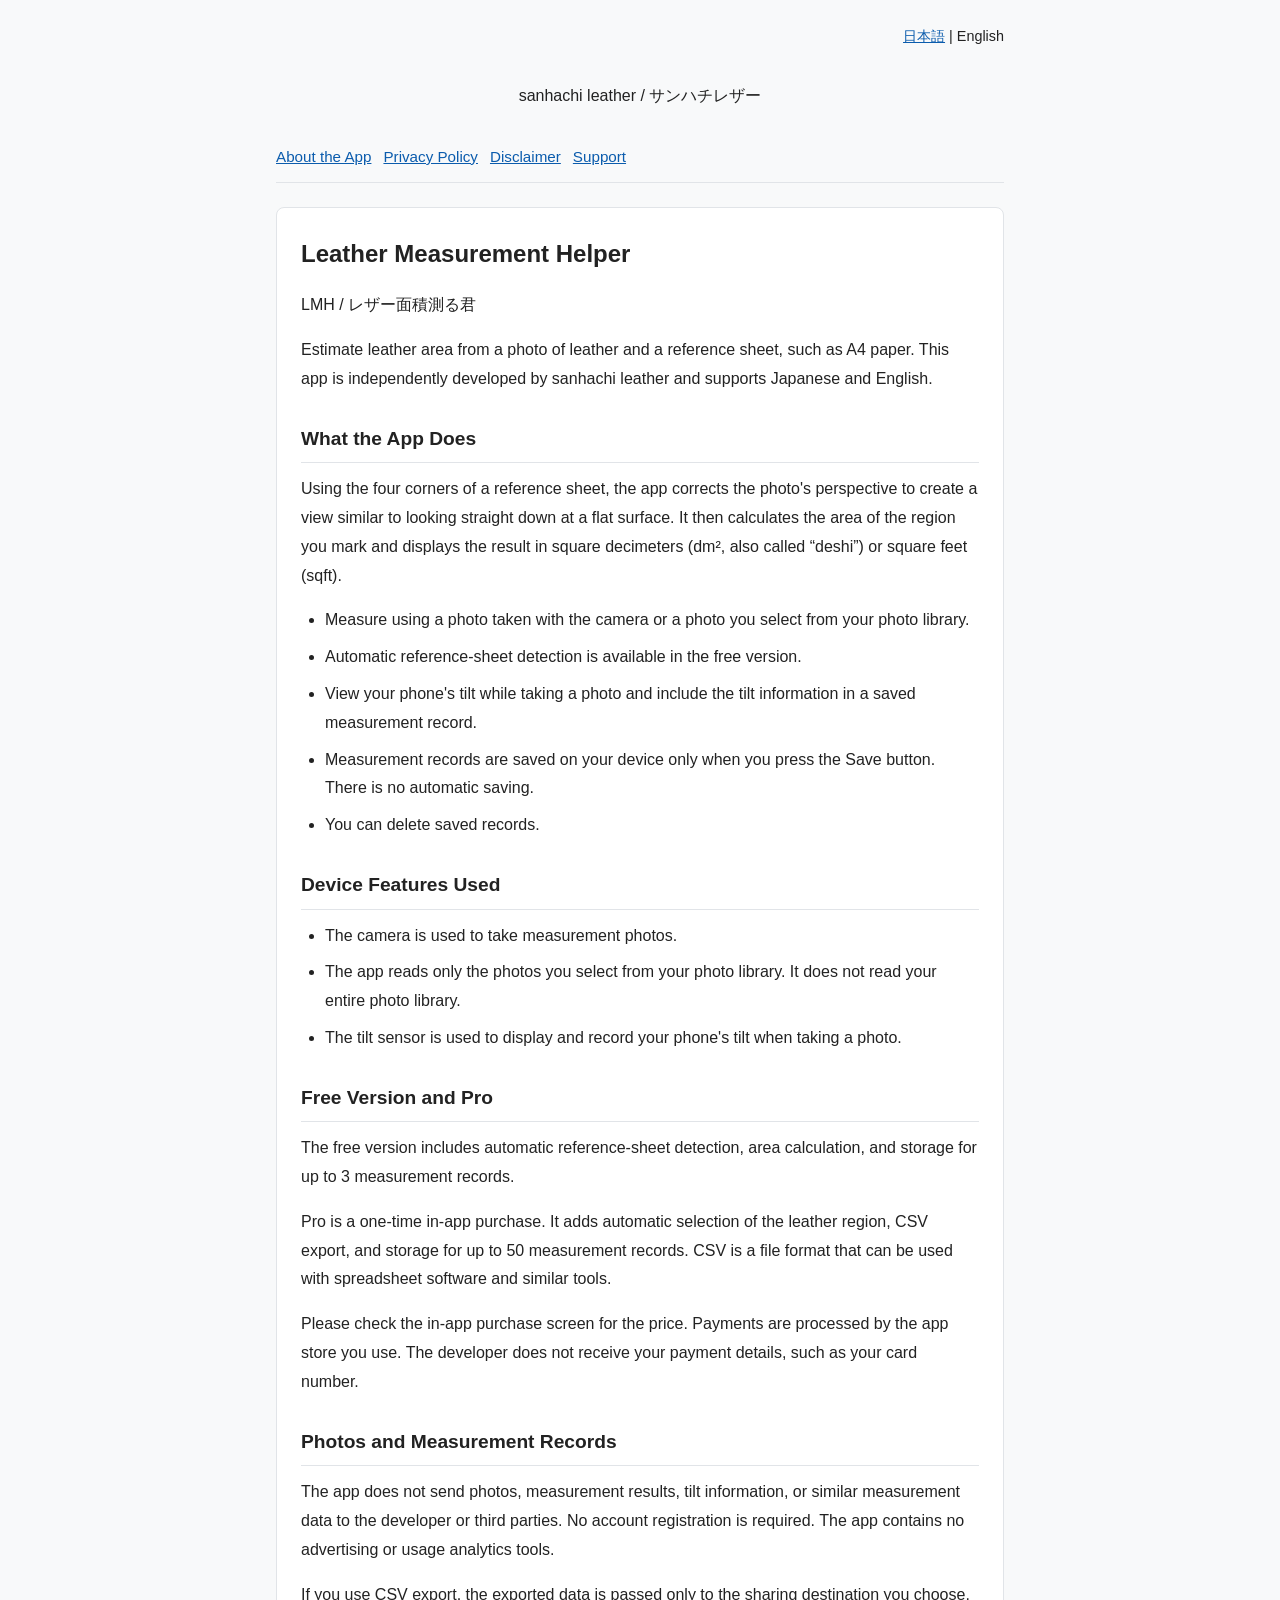
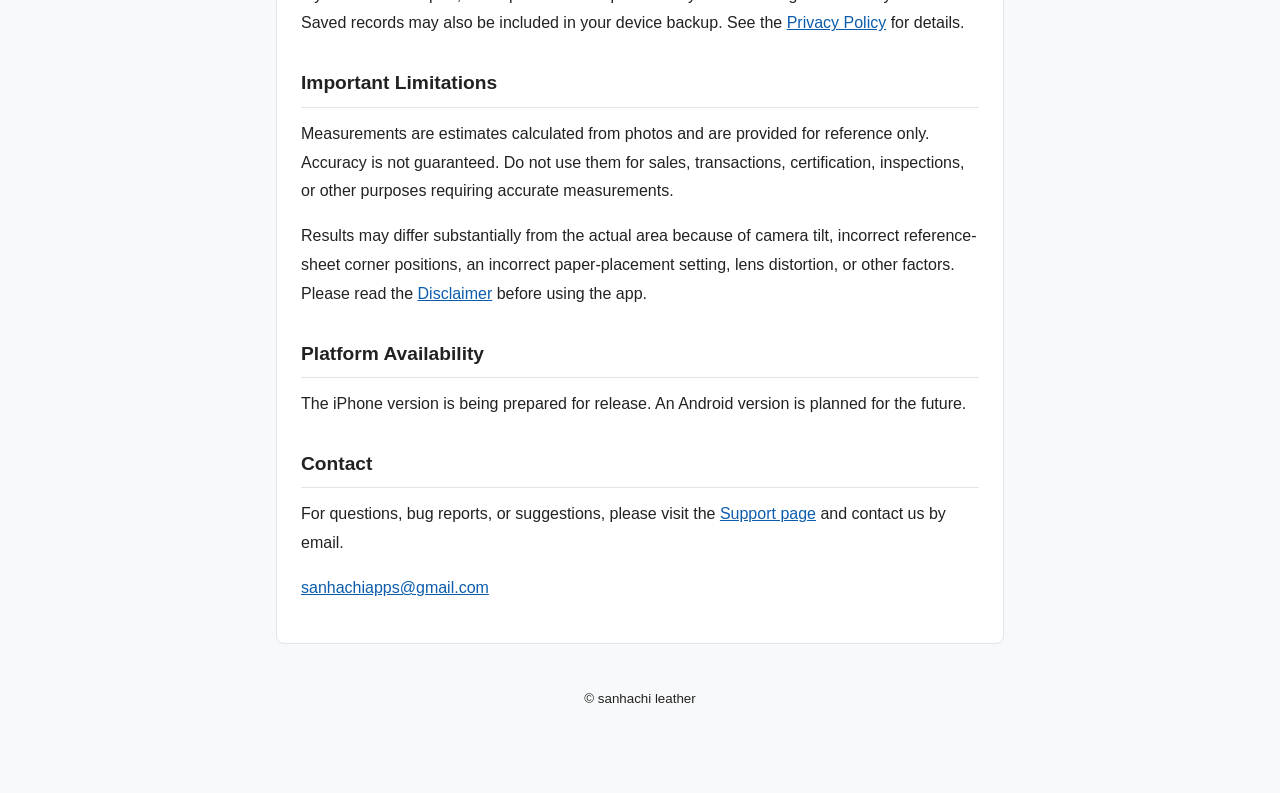
==== en/index.html @ 5b892a80 "Create index.html" ====
<!DOCTYPE html>
<html lang="en">
<head>
  <meta charset="utf-8">
  <meta name="viewport" content="width=device-width, initial-scale=1">
  <title>Leather Measurement Helper | sanhachi leather</title>
  <meta name="description" content="Leather Measurement Helper (LMH) estimates leather area from a photo of leather and a reference sheet.">
  <link rel="stylesheet" href="../style.css">
</head>
<body>
  <div class="container">
    <div class="lang-switch">
      <a href="../ja/index.html" lang="ja">日本語</a> |
      <span aria-current="page">English</span>
    </div>

    <header class="header">
      <p>sanhachi leather / <span lang="ja">サンハチレザー</span></p>
    </header>

    <nav class="nav" aria-label="Site navigation">
      <a href="index.html" aria-current="page">About the App</a>
      <a href="privacy.html">Privacy Policy</a>
      <a href="disclaimer.html">Disclaimer</a>
      <a href="support.html">Support</a>
    </nav>

    <main class="card">
      <h1>Leather Measurement Helper</h1>
      <p>LMH / <span lang="ja">レザー面積測る君</span></p>

      <p>
        Estimate leather area from a photo of leather and a reference
        sheet, such as A4 paper. This app is independently developed
        by sanhachi leather and supports Japanese and English.
      </p>

      <h2>What the App Does</h2>
      <p>
        Using the four corners of a reference sheet, the app corrects
        the photo's perspective to create a view similar to looking
        straight down at a flat surface. It then calculates the area
        of the region you mark and displays the result in square
        decimeters (dm², also called “deshi”) or square feet (sqft).
      </p>
      <ul>
        <li>
          Measure using a photo taken with the camera or a photo
          you select from your photo library.
        </li>
        <li>
          Automatic reference-sheet detection is available
          in the free version.
        </li>
        <li>
          View your phone's tilt while taking a photo and include
          the tilt information in a saved measurement record.
        </li>
        <li>
          Measurement records are saved on your device only
          when you press the Save button. There is no automatic saving.
        </li>
        <li>You can delete saved records.</li>
      </ul>

      <h2>Device Features Used</h2>
      <ul>
        <li>The camera is used to take measurement photos.</li>
        <li>
          The app reads only the photos you select from your photo
          library. It does not read your entire photo library.
        </li>
        <li>
          The tilt sensor is used to display and record your phone's
          tilt when taking a photo.
        </li>
      </ul>

      <h2>Free Version and Pro</h2>
      <p>
        The free version includes automatic reference-sheet detection,
        area calculation, and storage for up to 3 measurement records.
      </p>
      <p>
        Pro is a one-time in-app purchase. It adds automatic selection
        of the leather region, CSV export, and storage for up to
        50 measurement records. CSV is a file format that can be used
        with spreadsheet software and similar tools.
      </p>
      <p>
        Please check the in-app purchase screen for the price.
        Payments are processed by the app store you use.
        The developer does not receive your payment details,
        such as your card number.
      </p>

      <h2>Photos and Measurement Records</h2>
      <p>
        The app does not send photos, measurement results, tilt
        information, or similar measurement data to the developer
        or third parties. No account registration is required.
        The app contains no advertising or usage analytics tools.
      </p>
      <p>
        If you use CSV export, the exported data is passed only
        to the sharing destination you choose. Saved records may
        also be included in your device backup.
        See the <a href="privacy.html">Privacy Policy</a> for details.
      </p>

      <h2>Important Limitations</h2>
      <p>
        Measurements are estimates calculated from photos and are
        provided for reference only. Accuracy is not guaranteed.
        Do not use them for sales, transactions, certification,
        inspections, or other purposes requiring accurate measurements.
      </p>
      <p>
        Results may differ substantially from the actual area because
        of camera tilt, incorrect reference-sheet corner positions,
        an incorrect paper-placement setting, lens distortion,
        or other factors. Please read the
        <a href="disclaimer.html">Disclaimer</a> before using the app.
      </p>

      <h2>Platform Availability</h2>
      <p>
        The iPhone version is being prepared for release.
        An Android version is planned for the future.
      </p>

      <h2>Contact</h2>
      <p>
        For questions, bug reports, or suggestions, please visit
        the <a href="support.html">Support page</a> and contact us by email.
      </p>
      <p>
        <a href="mailto:sanhachiapps@gmail.com">sanhachiapps@gmail.com</a>
      </p>
    </main>

    <footer class="footer">
      <p><small>&copy; sanhachi leather</small></p>
    </footer>
  </div>
</body>
</html>
---- style.css ----
:root {
  --text: #222222;
  --bg: #f8f9fa;
  --card-bg: #ffffff;
  --link: #0b5cad;
  --border: #e1e4e8;
  --muted: #666666;
}
* {
  box-sizing: border-box;
}
body {
  margin: 0;
  padding: 0;
  font-family: -apple-system, BlinkMacSystemFont, "Hiragino Sans", "Noto Sans JP", "Yu Gothic", Roboto, "Helvetica Neue", Arial, sans-serif;
  font-size: 16px;
  line-height: 1.8;
  color: var(--text);
  background-color: var(--bg);
  overflow-wrap: anywhere;
}
.container {
  max-width: 760px;
  margin: 0 auto;
  padding: 24px 16px 48px;
}
.header,
.footer {
  text-align: center;
  padding: 16px 0;
}
.lang-switch {
  text-align: right;
  font-size: 0.9rem;
  margin-bottom: 16px;
}
.lang-switch a {
  color: var(--link);
  margin-left: 8px;
}
.nav {
  margin-bottom: 24px;
  padding-bottom: 12px;
  border-bottom: 1px solid var(--border);
  display: flex;
  flex-wrap: wrap;
  gap: 12px;
}
.nav a {
  color: var(--link);
  font-size: 0.95rem;
}
.card {
  background: var(--card-bg);
  border: 1px solid var(--border);
  border-radius: 8px;
  padding: 24px;
  margin-bottom: 24px;
}
h1 {
  font-size: 1.5rem;
  margin-top: 0;
  margin-bottom: 16px;
}
h2 {
  font-size: 1.2rem;
  margin-top: 28px;
  margin-bottom: 12px;
  border-bottom: 1px solid var(--border);
  padding-bottom: 6px;
}
p,
ul,
ol {
  margin-top: 0;
  margin-bottom: 16px;
}
ul,
ol {
  padding-left: 24px;
}
li {
  margin-bottom: 8px;
}
a {
  color: var(--link);
}
.meta {
  font-size: 0.85rem;
  color: var(--muted);
  margin-top: 24px;
}
.notice {
  font-size: 0.9rem;
  color: var(--muted);
  border-top: 1px solid var(--border);
  padding-top: 12px;
}
.btn {
  display: inline-block;
  background-color: var(--link);
  color: #ffffff;
  padding: 12px 20px;
  border-radius: 6px;
  text-decoration: none;
  font-weight: bold;
  margin: 4px 8px 4px 0;
}
@media (max-width: 480px) {
  .card {
    padding: 16px;
  }
}
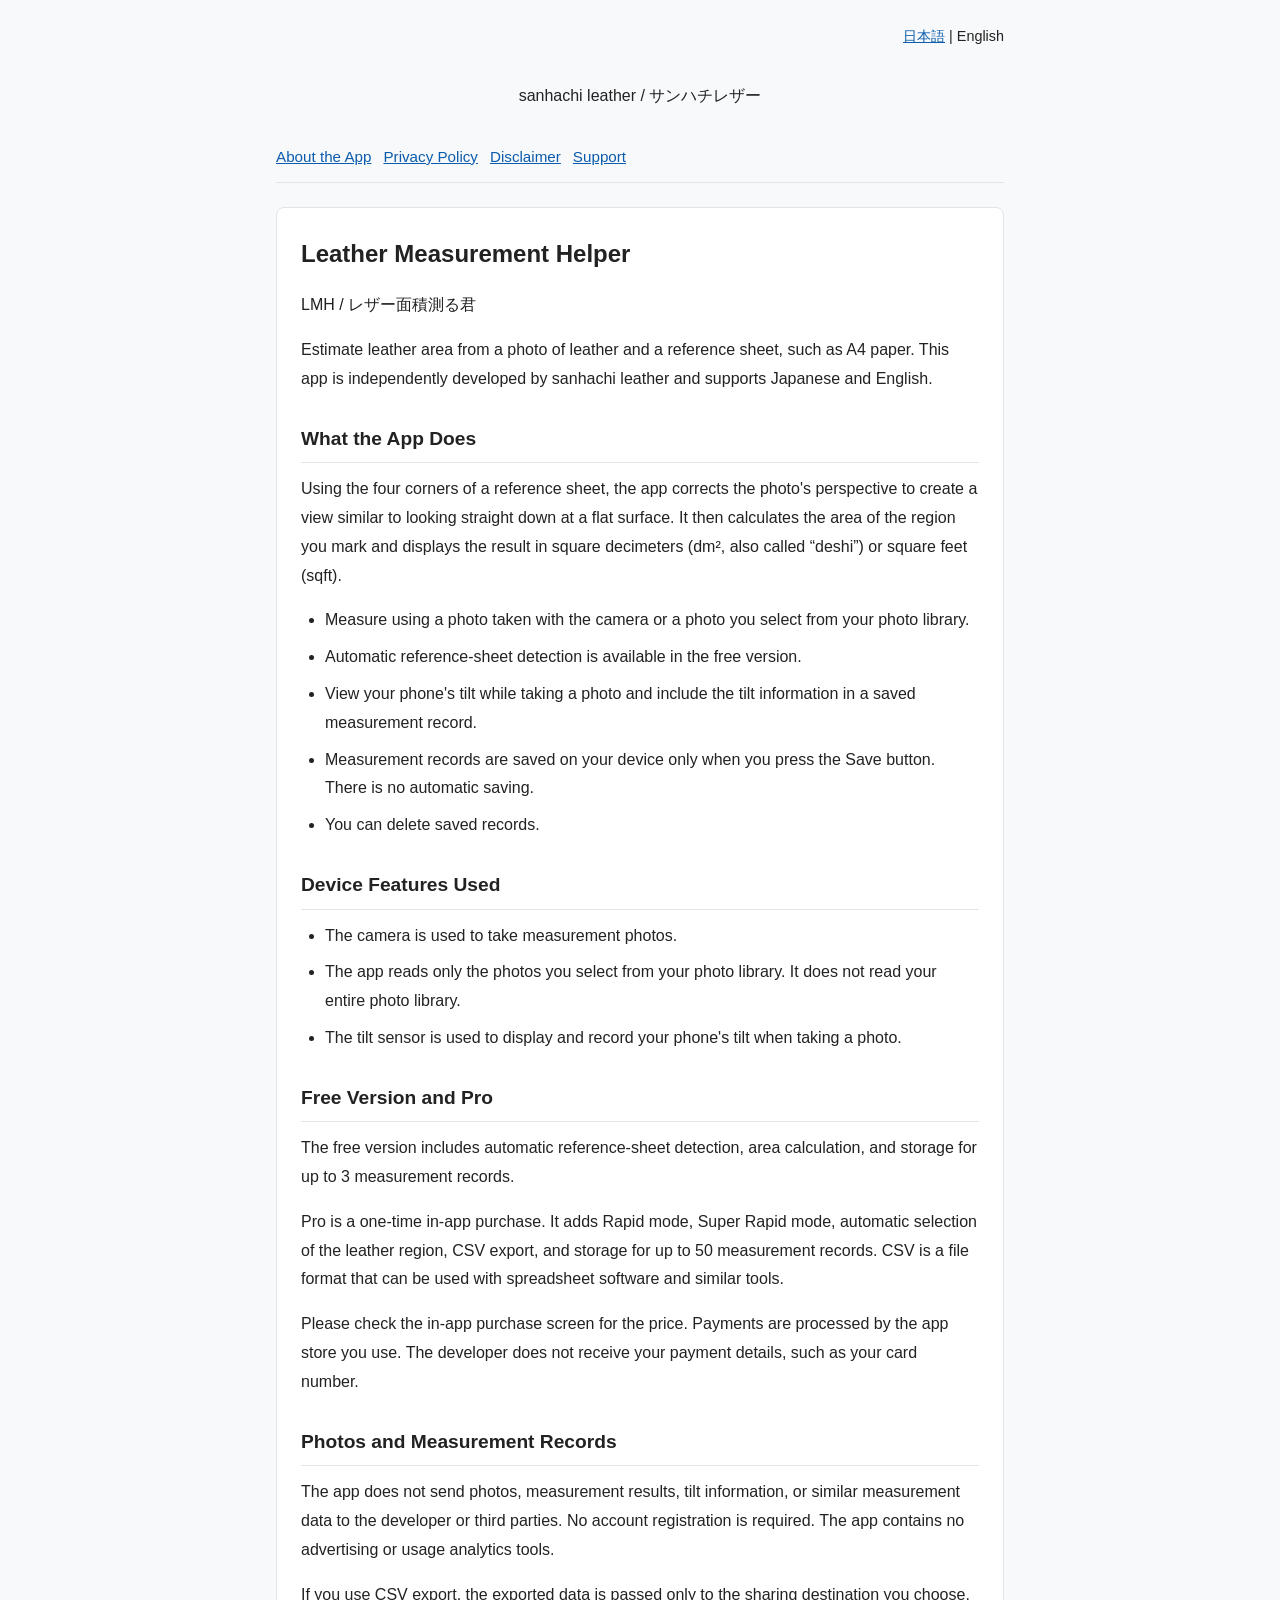
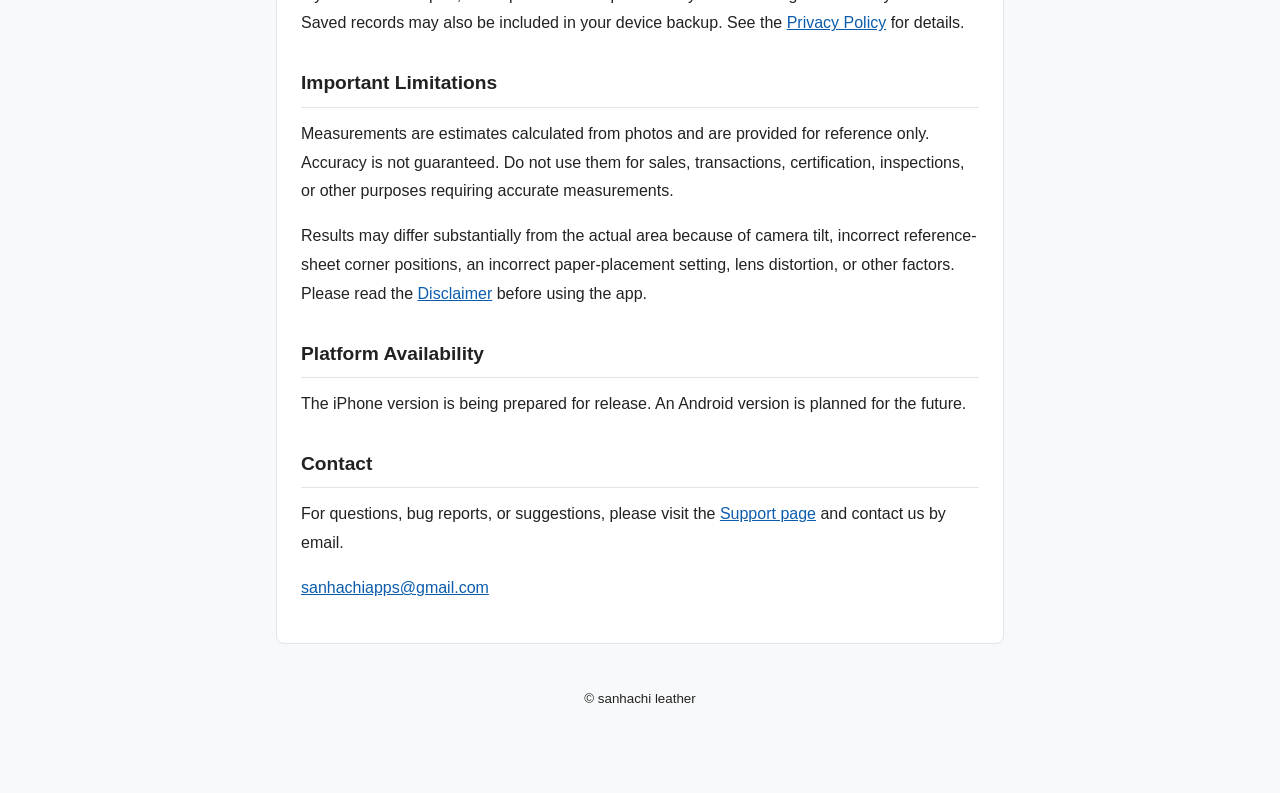
==== commit a6406b9c: "Add Rapid and Super Rapid modes to Pro features" ====
--- a/en/index.html
+++ b/en/index.html
@@ -82,10 +82,11 @@
         area calculation, and storage for up to 3 measurement records.
       </p>
       <p>
-        Pro is a one-time in-app purchase. It adds automatic selection
-        of the leather region, CSV export, and storage for up to
+        Pro is a one-time in-app purchase. It adds Rapid mode, Super Rapid mode,
+        automatic selection of the leather region, CSV export, and storage for up to
         50 measurement records. CSV is a file format that can be used
         with spreadsheet software and similar tools.
+
       </p>
       <p>
         Please check the in-app purchase screen for the price.
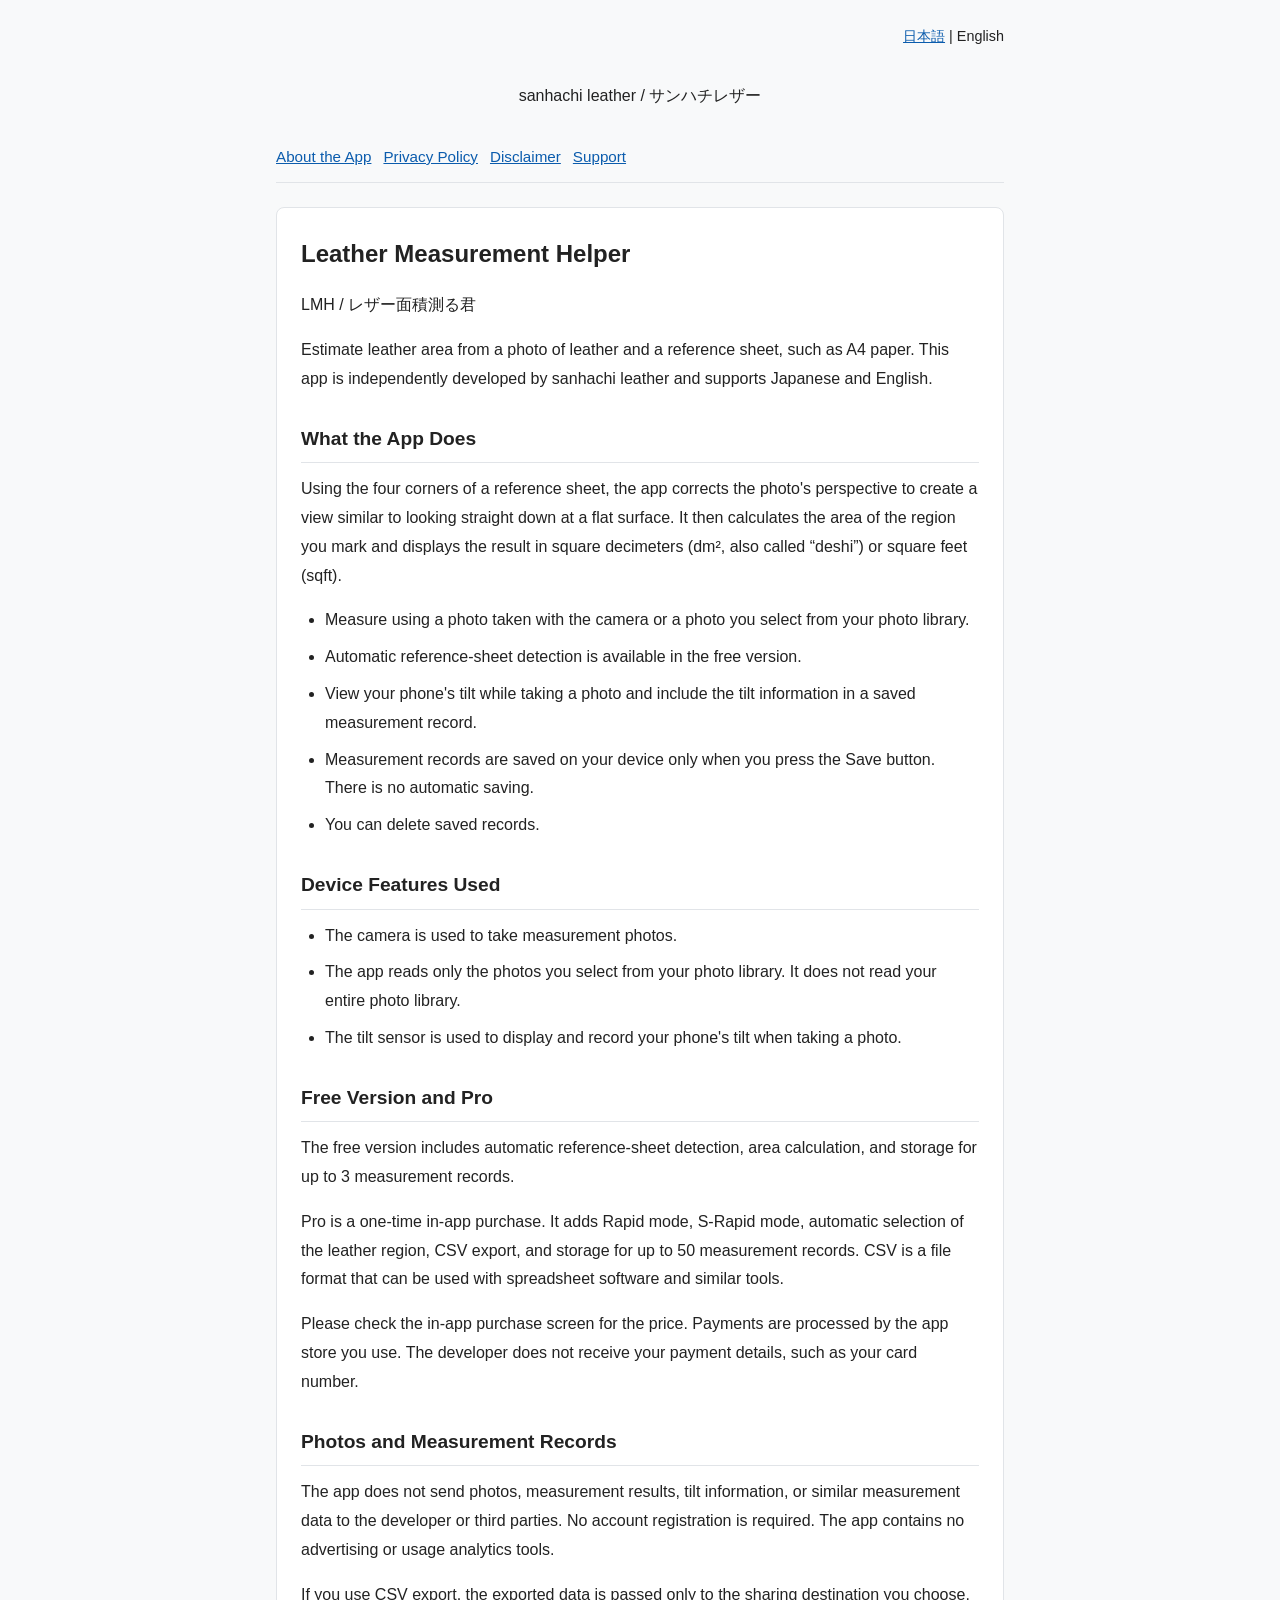
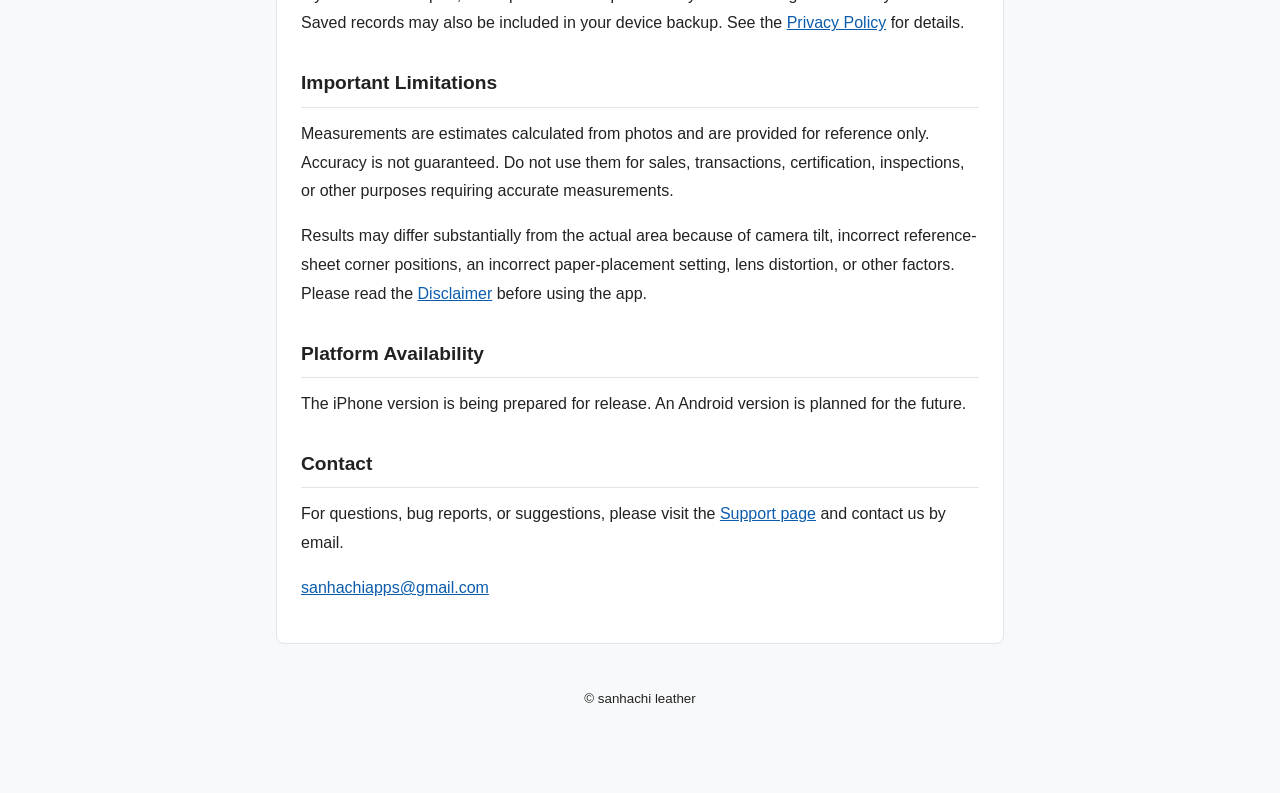
==== commit fd7d7f5c: "Update index.html" ====
--- a/en/index.html
+++ b/en/index.html
@@ -82,7 +82,7 @@
         area calculation, and storage for up to 3 measurement records.
       </p>
       <p>
-        Pro is a one-time in-app purchase. It adds Rapid mode, Super Rapid mode,
+        Pro is a one-time in-app purchase. It adds Rapid mode, S-Rapid mode,
         automatic selection of the leather region, CSV export, and storage for up to
         50 measurement records. CSV is a file format that can be used
         with spreadsheet software and similar tools.
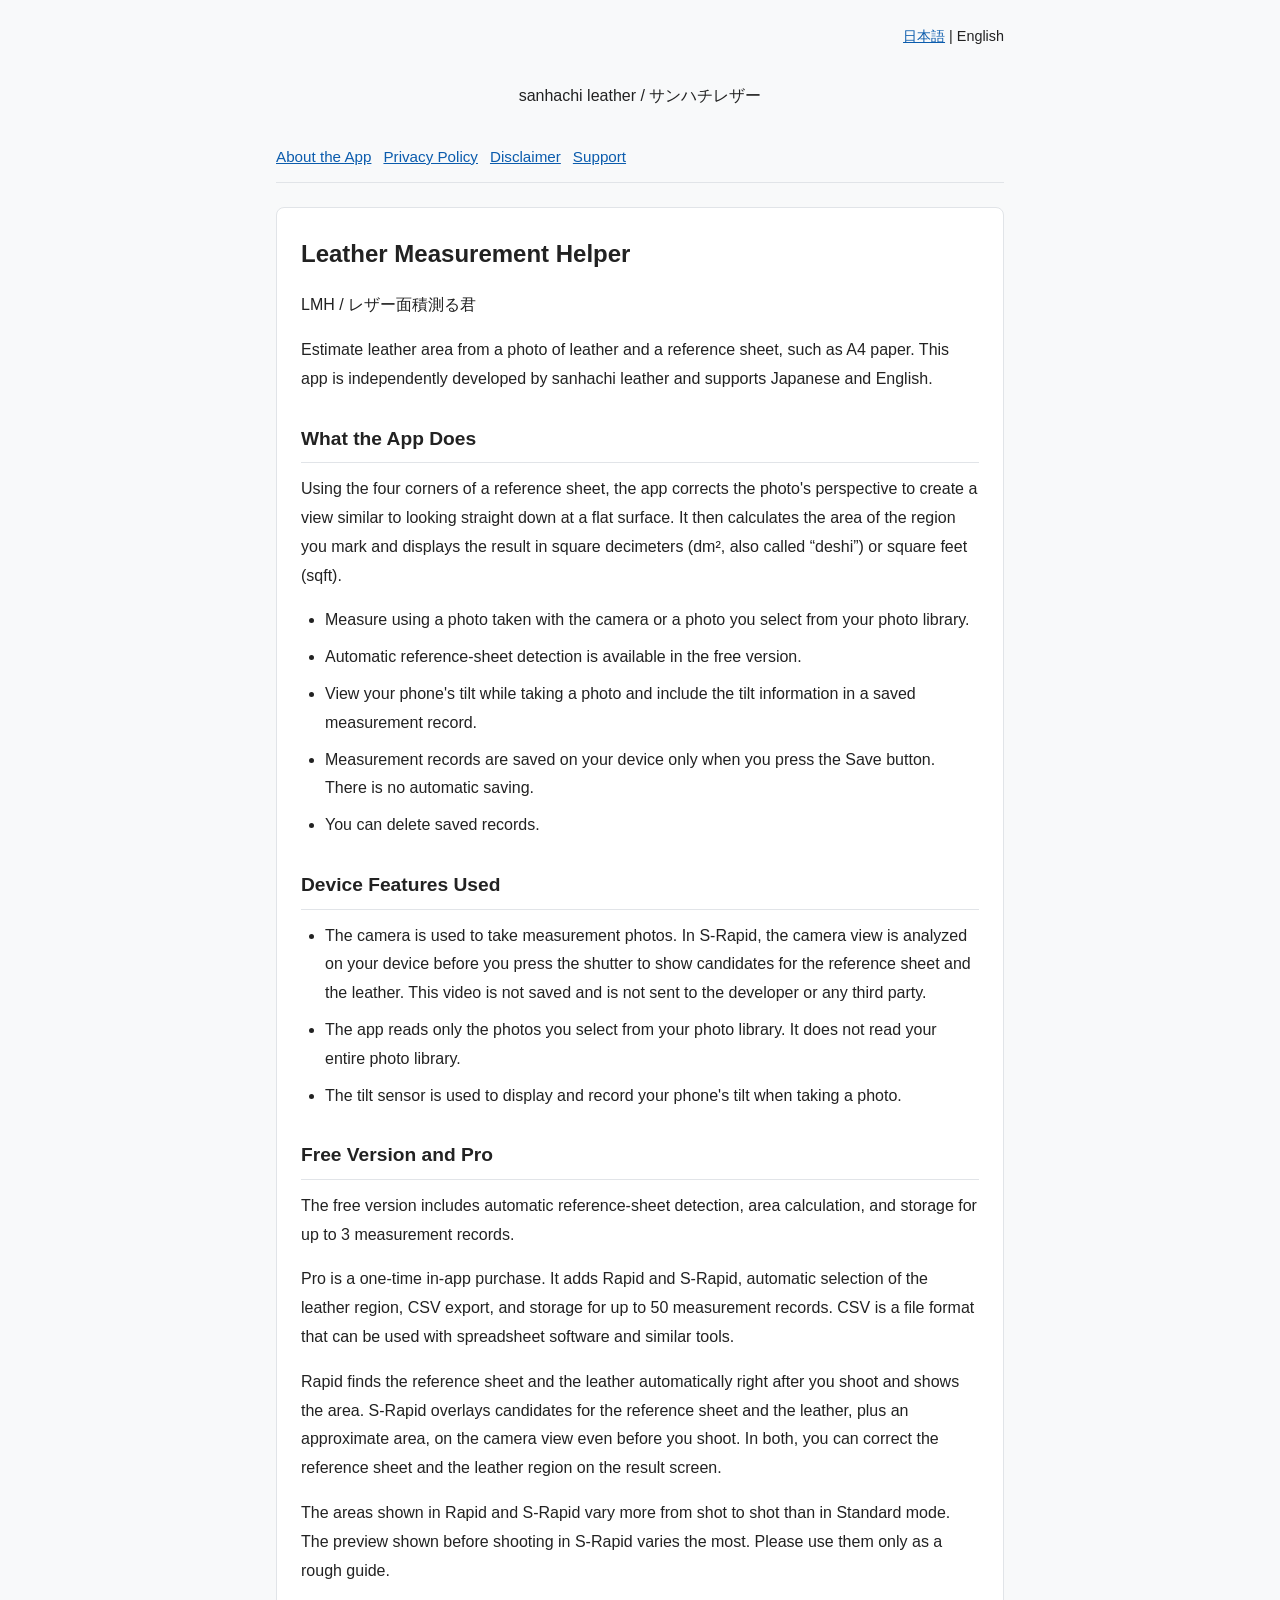
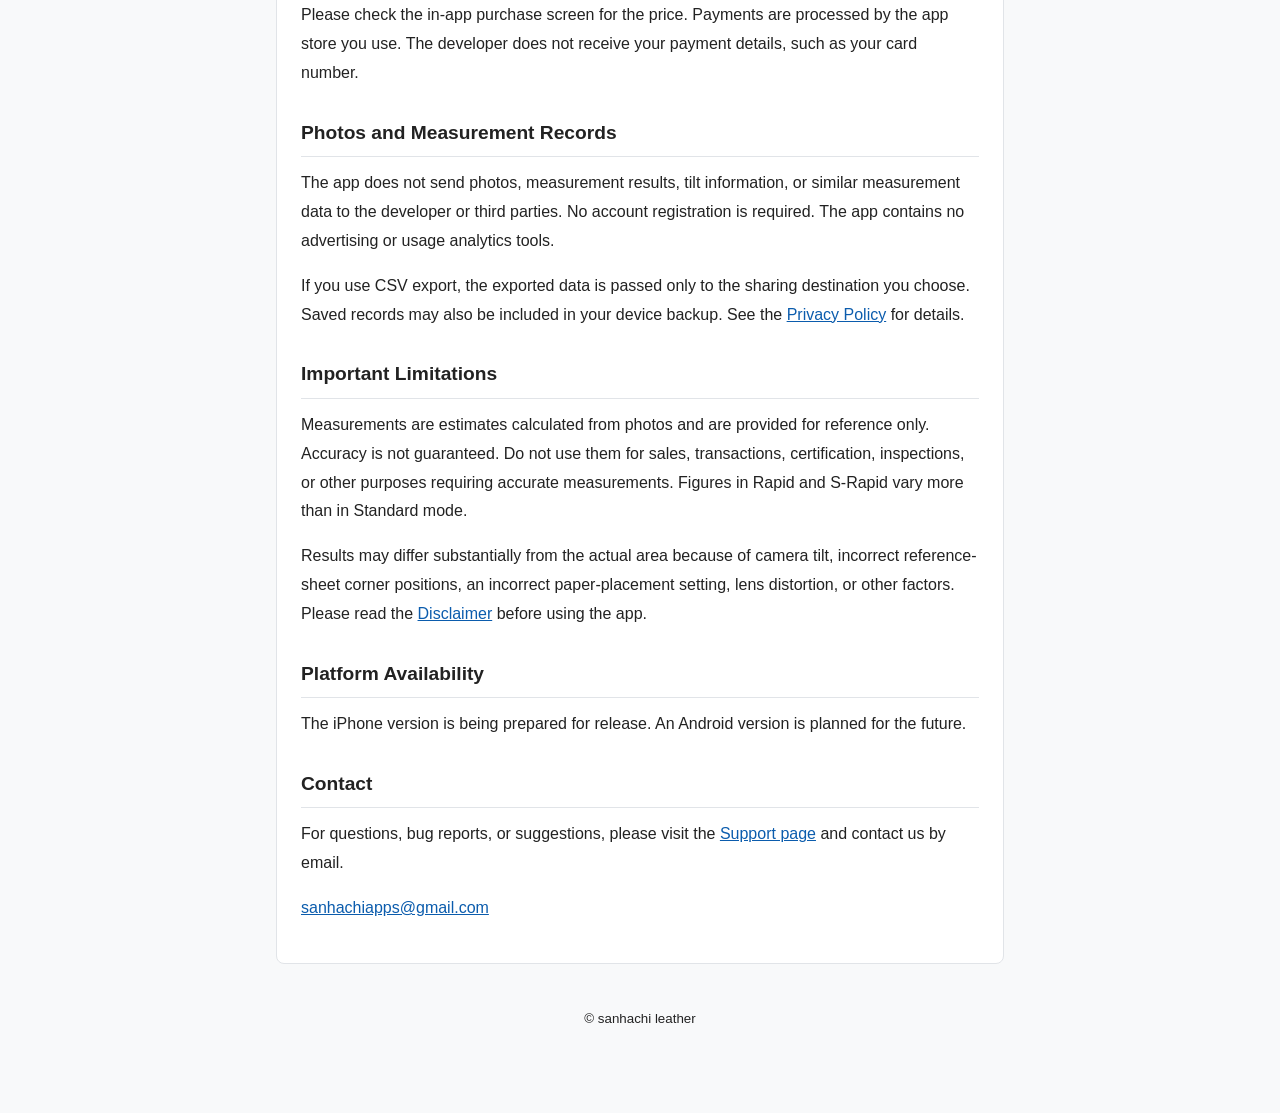
==== commit 6a50d467: "Enhance device features description in index.html Expanded explanation of camera usage and features " ====
--- a/en/index.html
+++ b/en/index.html
@@ -65,7 +65,13 @@
 
       <h2>Device Features Used</h2>
       <ul>
-        <li>The camera is used to take measurement photos.</li>
+        <li>
+          The camera is used to take measurement photos.
+          In S-Rapid, the camera view is analyzed on your device
+          before you press the shutter to show candidates for the
+          reference sheet and the leather. This video is not saved
+          and is not sent to the developer or any third party.
+        </li>
         <li>
           The app reads only the photos you select from your photo
           library. It does not read your entire photo library.
@@ -82,11 +88,22 @@
         area calculation, and storage for up to 3 measurement records.
       </p>
       <p>
-        Pro is a one-time in-app purchase. It adds Rapid mode, S-Rapid mode,
-        automatic selection of the leather region, CSV export, and storage for up to
-        50 measurement records. CSV is a file format that can be used
-        with spreadsheet software and similar tools.
-
+        Pro is a one-time in-app purchase. It adds Rapid and S-Rapid,
+        automatic selection of the leather region, CSV export, and storage
+        for up to 50 measurement records. CSV is a file format that can be
+        used with spreadsheet software and similar tools.
+      </p>
+      <p>
+        Rapid finds the reference sheet and the leather automatically right
+        after you shoot and shows the area. S-Rapid overlays candidates for
+        the reference sheet and the leather, plus an approximate area, on the
+        camera view even before you shoot. In both, you can correct the
+        reference sheet and the leather region on the result screen.
+      </p>
+      <p>
+        The areas shown in Rapid and S-Rapid vary more from shot to shot
+        than in Standard mode. The preview shown before shooting in S-Rapid
+        varies the most. Please use them only as a rough guide.
       </p>
       <p>
         Please check the in-app purchase screen for the price.
@@ -115,6 +132,7 @@
         provided for reference only. Accuracy is not guaranteed.
         Do not use them for sales, transactions, certification,
         inspections, or other purposes requiring accurate measurements.
+        Figures in Rapid and S-Rapid vary more than in Standard mode.
       </p>
       <p>
         Results may differ substantially from the actual area because
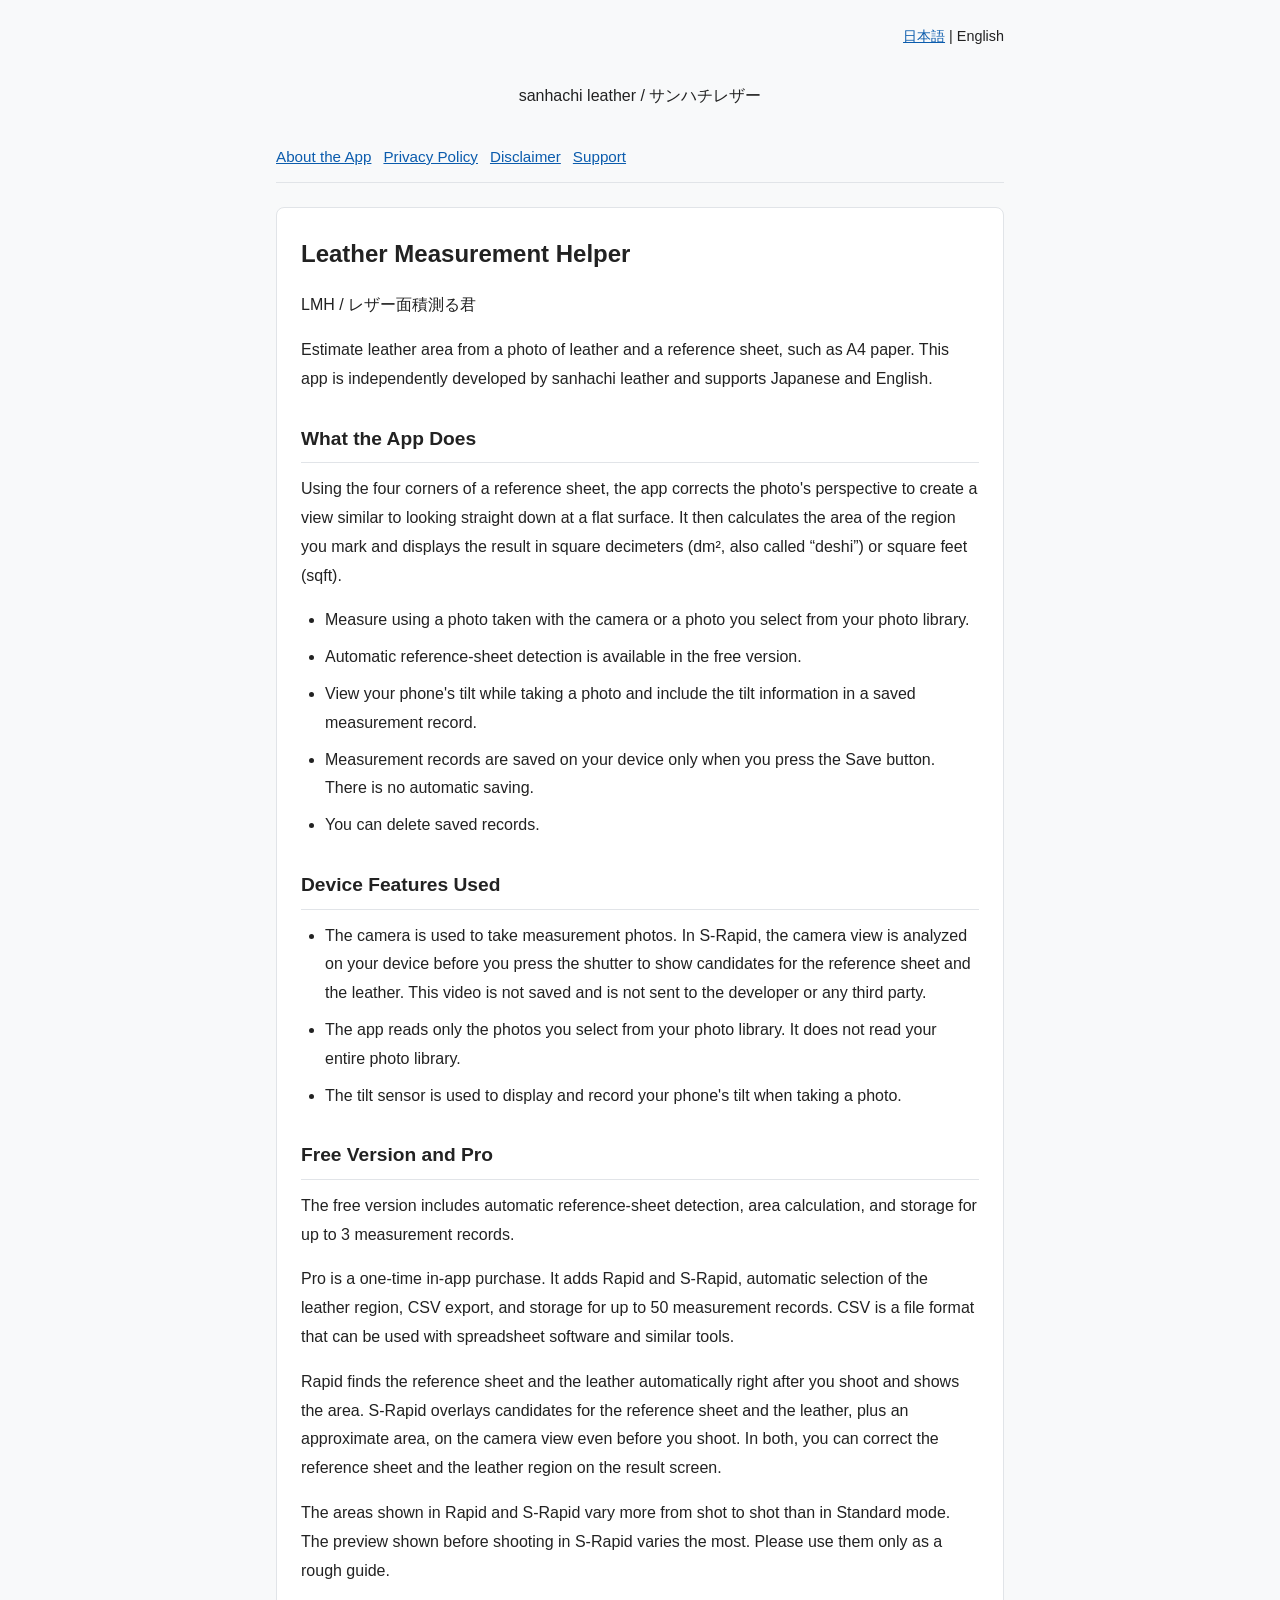
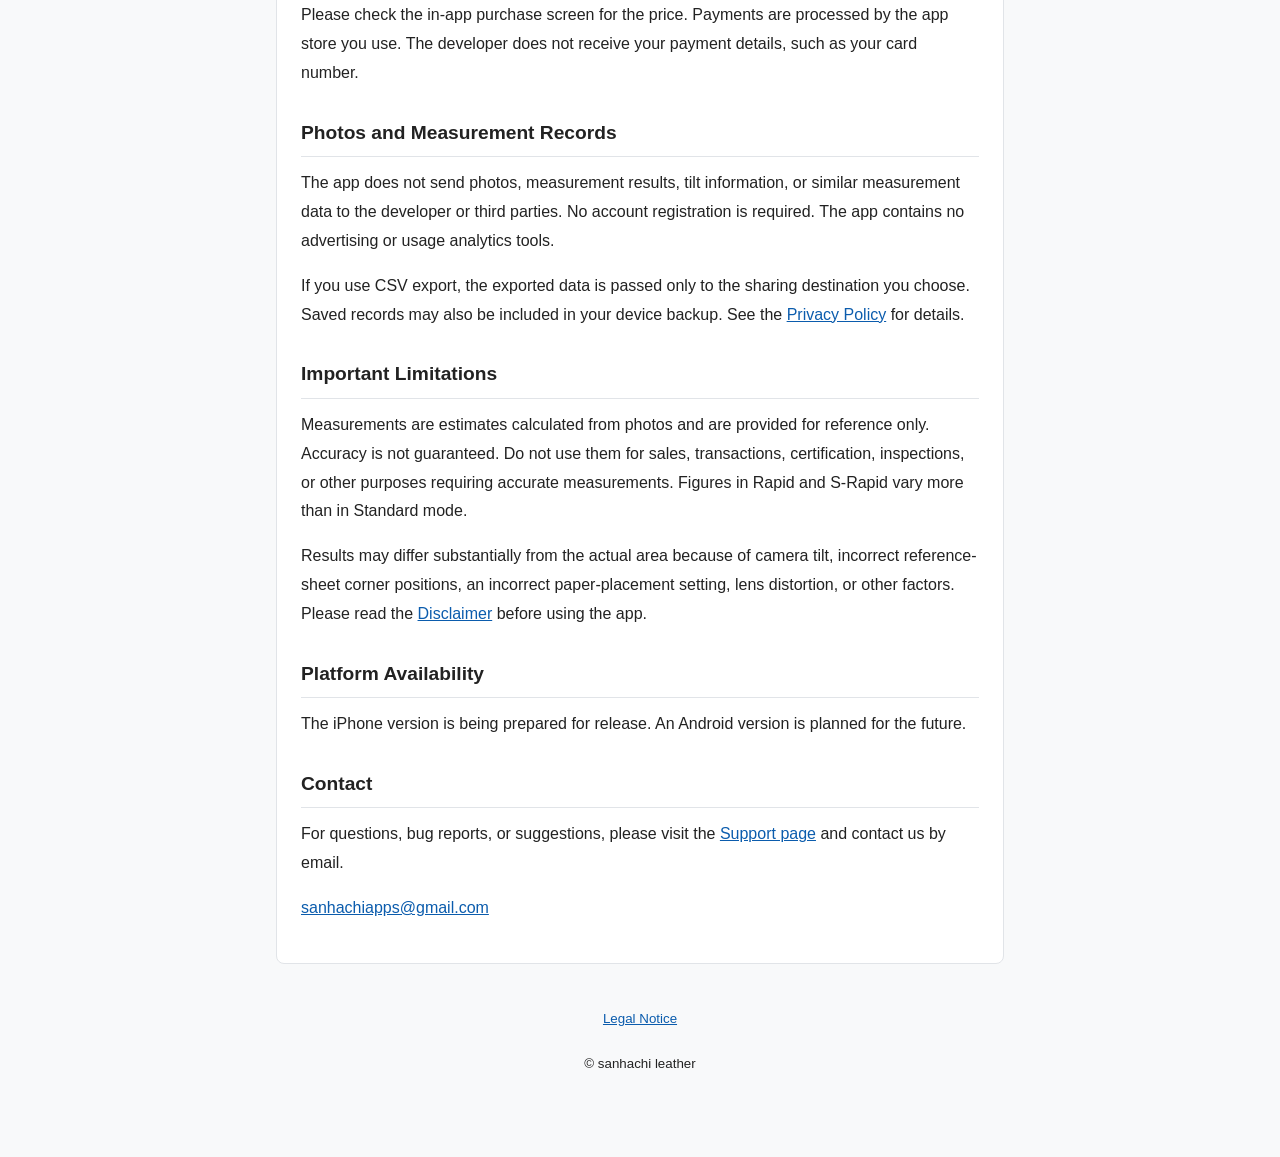
==== commit 239295a0: "Add legal notice link to footer in index.html" ====
--- a/en/index.html
+++ b/en/index.html
@@ -159,8 +159,10 @@
     </main>
 
     <footer class="footer">
+      <p><small><a href="legal.html">Legal Notice</a></small></p>
       <p><small>&copy; sanhachi leather</small></p>
     </footer>
+
   </div>
 </body>
 </html>
